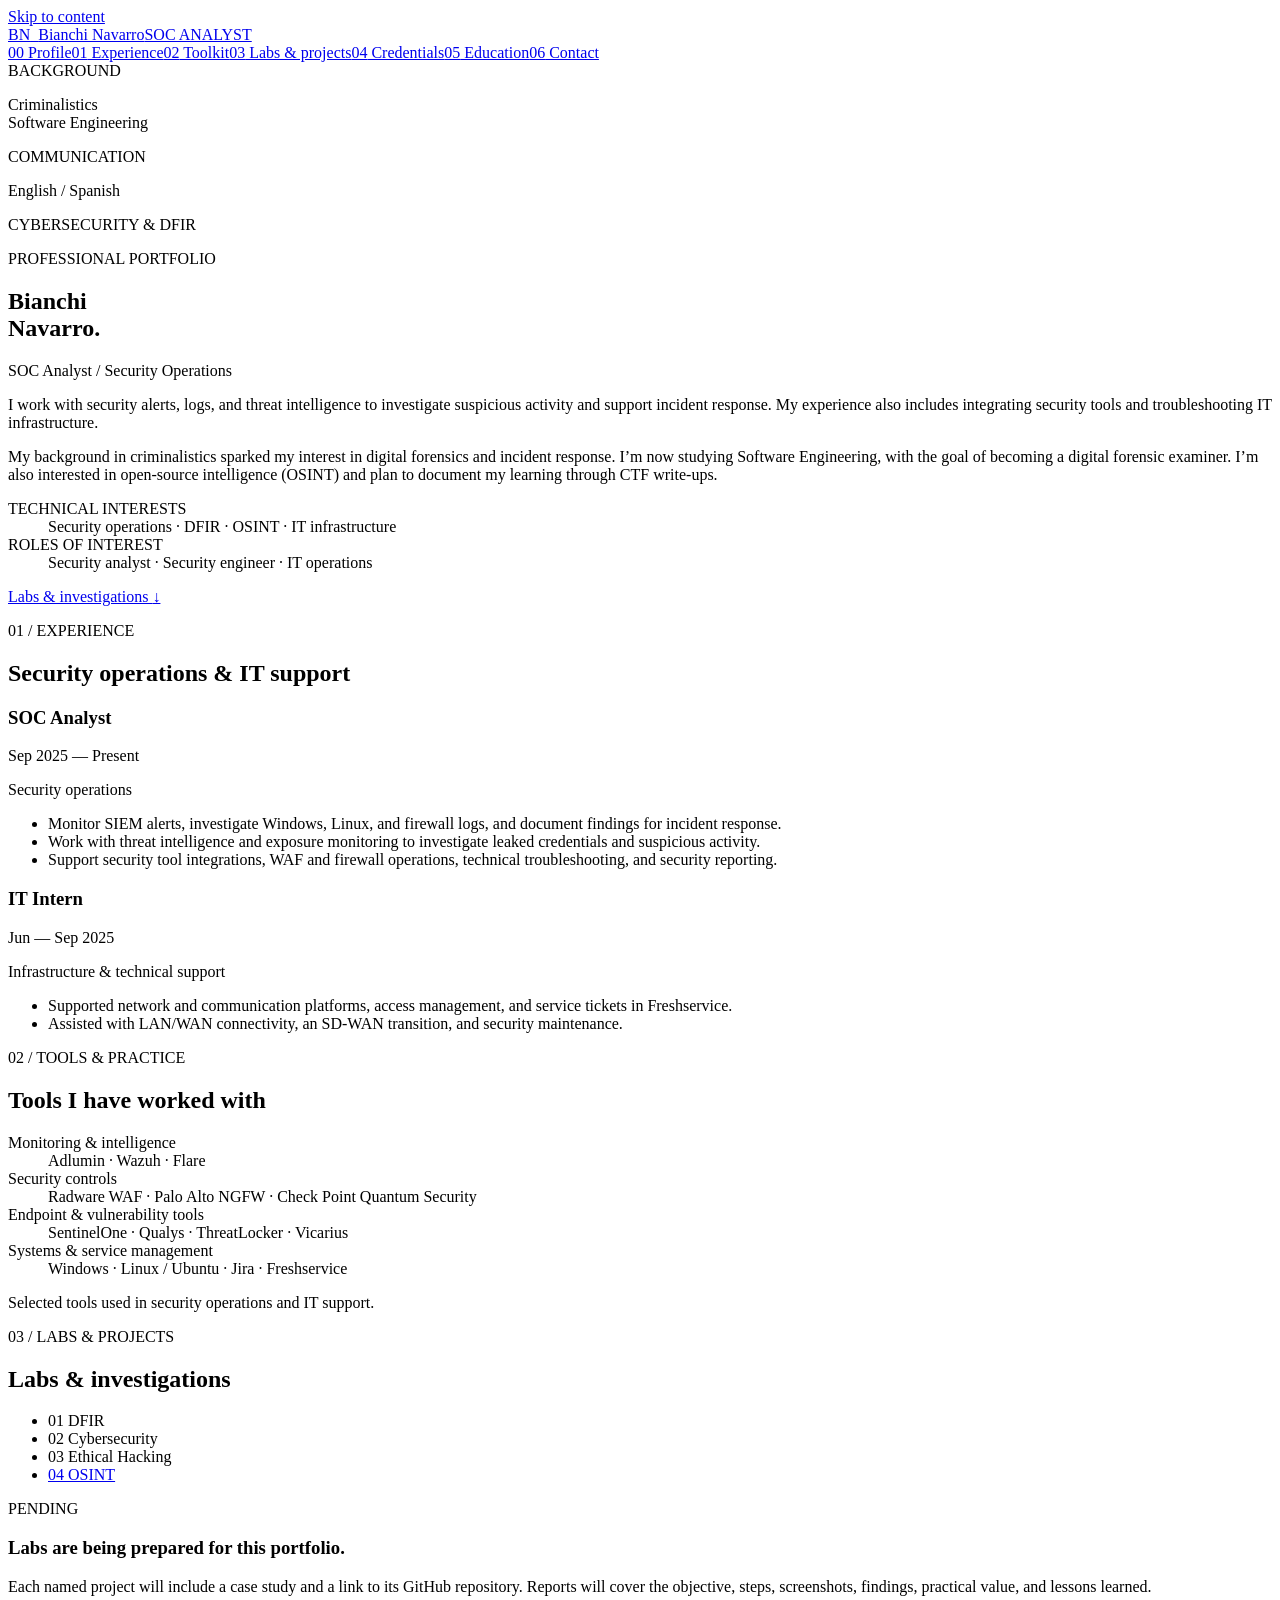
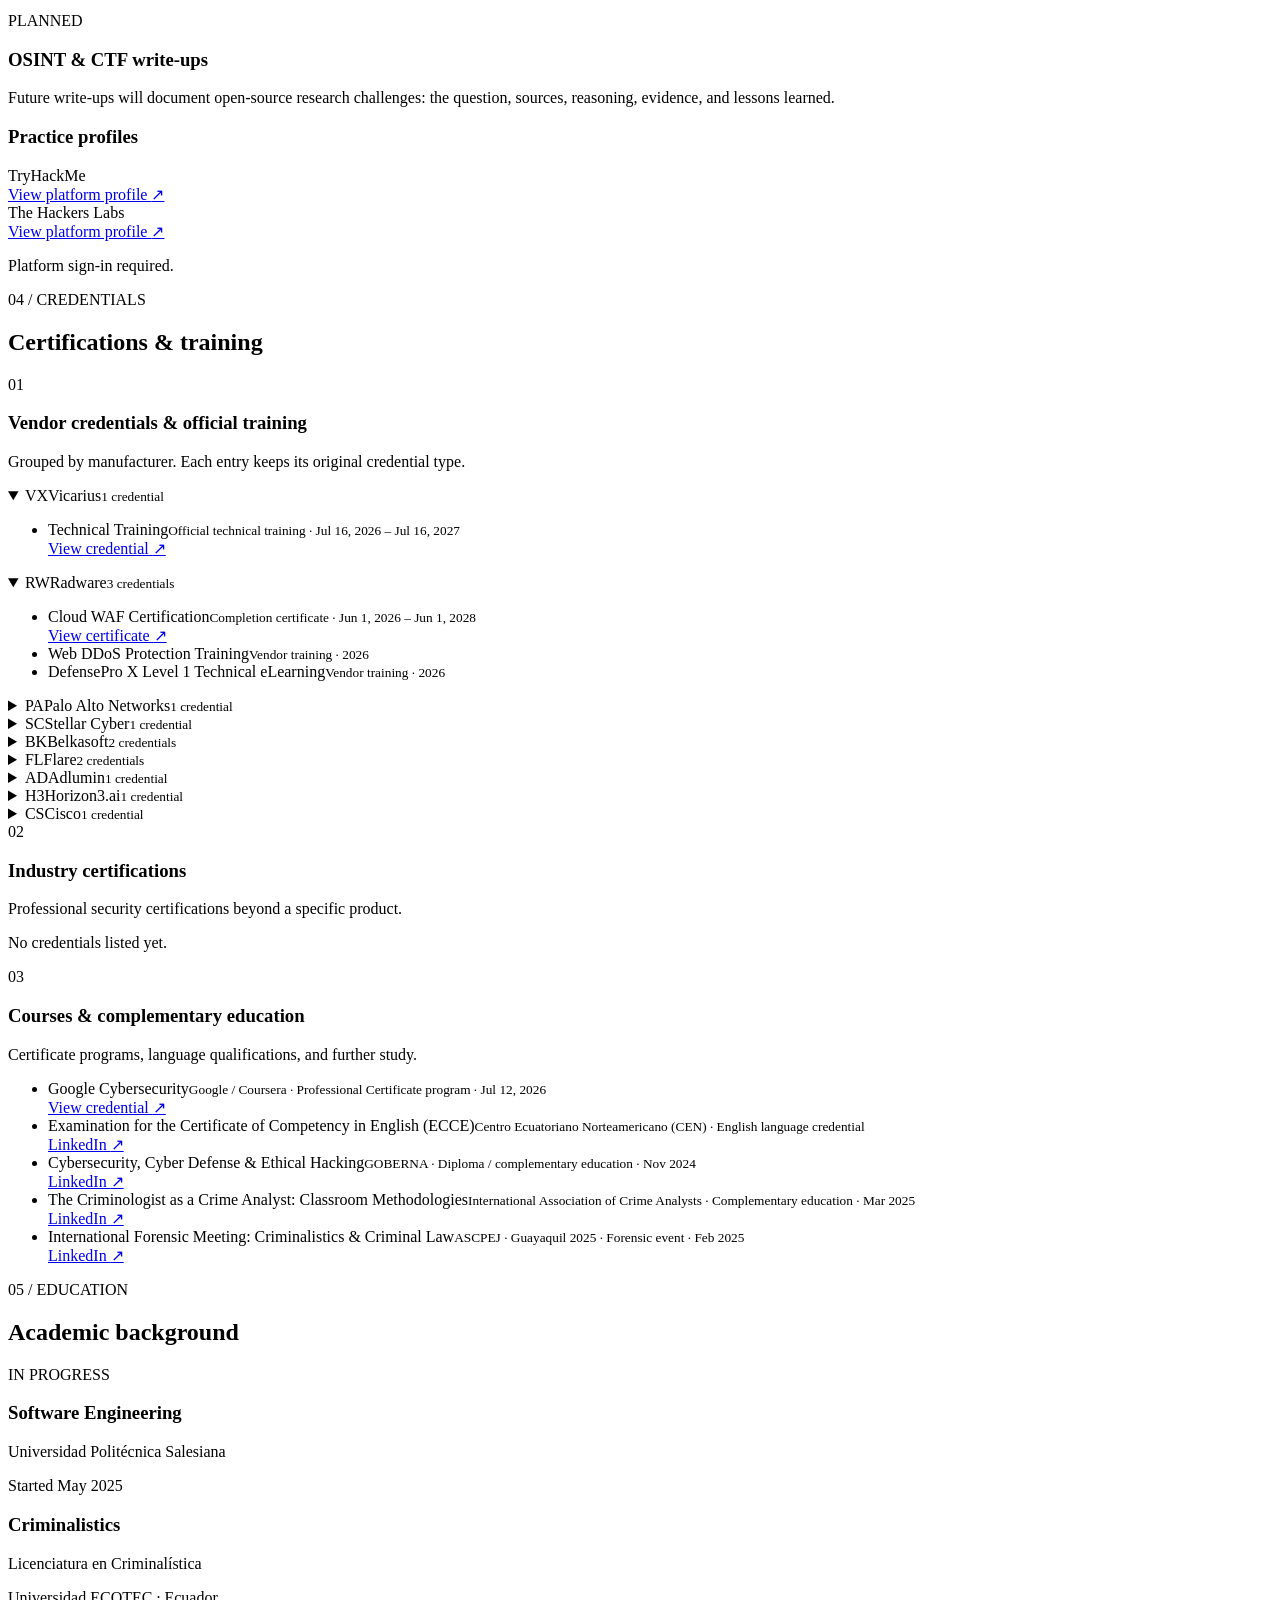
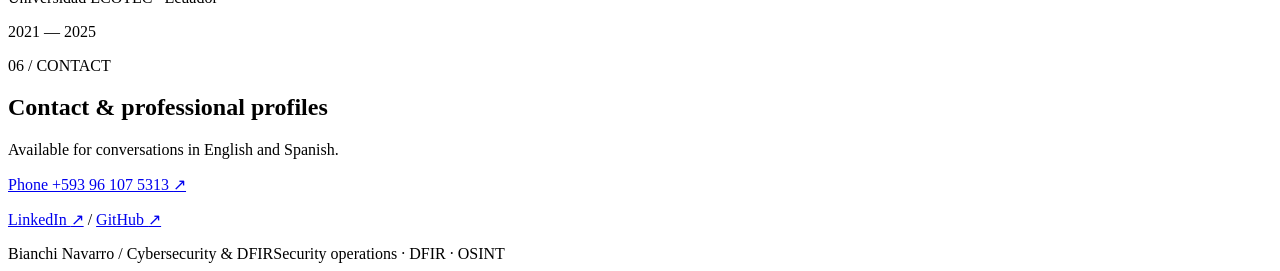
==== index.html @ 9c5c7d8c "Publish professional cybersecurity portfolio" ====
<!doctype html>
<html lang="en"><head><meta charset="utf-8"><meta name="viewport" content="width=device-width, initial-scale=1"><meta name="description" content="Bianchi Navarro: SOC analyst, criminalistics graduate, and Software Engineering student with interests in DFIR and OSINT."><title>Bianchi Navarro | Cybersecurity &amp; DFIR</title><link rel="stylesheet" href="assets/styles.css"></head>
<body><a class="skip" href="#main">Skip to content</a>
<div class="site-shell wrap"><aside class="identity-column"><a class="identity-home" href="./index.html"><span class="identity-symbol" aria-hidden="true">BN<span>_</span></span><span class="identity-name">Bianchi Navarro</span><span class="identity-role">SOC ANALYST</span></a><nav class="section-index" aria-label="Main navigation"><a href="#about"><span>00</span> Profile</a><a href="#experience"><span>01</span> Experience</a><a href="#tools"><span>02</span> Toolkit</a><a href="#projects"><span>03</span> Labs &amp; projects</a><a href="#training"><span>04</span> Credentials</a><a href="#education"><span>05</span> Education</a><a href="#contact"><span>06</span> Contact</a></nav><div class="identity-note"><span>BACKGROUND</span><p>Criminalistics<br>Software Engineering</p><span>COMMUNICATION</span><p>English / Spanish</p></div></aside>
<main id="main" class="main-column" tabindex="-1"><section class="profile" id="about" aria-labelledby="profile-title"><div class="profile-topline"><p class="eyebrow">CYBERSECURITY &amp; DFIR</p><span>PROFESSIONAL PORTFOLIO</span></div><h1 id="profile-title">Bianchi<br><span>Navarro.</span></h1><p class="role">SOC Analyst <span>/</span> Security Operations</p><p class="summary">I work with security alerts, logs, and threat intelligence to investigate suspicious activity and support incident response. My experience also includes integrating security tools and troubleshooting IT infrastructure.</p><p class="summary secondary">My background in criminalistics sparked my interest in digital forensics and incident response. I’m now studying Software Engineering, with the goal of becoming a digital forensic examiner. I’m also interested in open-source intelligence (OSINT) and plan to document my learning through CTF write-ups.</p><dl class="profile-facts"><div><dt>TECHNICAL INTERESTS</dt><dd>Security operations · DFIR · OSINT · IT infrastructure</dd></div><div><dt>ROLES OF INTEREST</dt><dd>Security analyst · Security engineer · IT operations</dd></div></dl><a class="profile-link" href="#projects">Labs &amp; investigations <span aria-hidden="true">↓</span></a></section>
<section class="section" id="experience" aria-labelledby="experience-title"><div class="section-heading"><p class="section-number">01 / EXPERIENCE</p><h2 id="experience-title">Security operations &amp; IT support</h2></div>
<article class="experience-entry"><div class="entry-title"><h3>SOC Analyst</h3><span>Sep 2025 — Present</span></div><p class="entry-context">Security operations</p><ul><li>Monitor SIEM alerts, investigate Windows, Linux, and firewall logs, and document findings for incident response.</li><li>Work with threat intelligence and exposure monitoring to investigate leaked credentials and suspicious activity.</li><li>Support security tool integrations, WAF and firewall operations, technical troubleshooting, and security reporting.</li></ul></article>
<article class="experience-entry"><div class="entry-title"><h3>IT Intern</h3><span>Jun — Sep 2025</span></div><p class="entry-context">Infrastructure &amp; technical support</p><ul><li>Supported network and communication platforms, access management, and service tickets in Freshservice.</li><li>Assisted with LAN/WAN connectivity, an SD-WAN transition, and security maintenance.</li></ul></article>
</section>
<section class="section" id="tools" aria-labelledby="tools-title"><div class="section-heading"><p class="section-number">02 / TOOLS &amp; PRACTICE</p><h2 id="tools-title">Tools I have worked with</h2></div><dl class="tool-list"><div><dt>Monitoring &amp; intelligence</dt><dd>Adlumin · Wazuh · Flare</dd></div><div><dt>Security controls</dt><dd>Radware WAF · Palo Alto NGFW · Check Point Quantum Security</dd></div><div><dt>Endpoint &amp; vulnerability tools</dt><dd>SentinelOne · Qualys · ThreatLocker · Vicarius</dd></div><div><dt>Systems &amp; service management</dt><dd>Windows · Linux / Ubuntu · Jira · Freshservice</dd></div></dl><p class="small-note">Selected tools used in security operations and IT support.</p></section>
<section class="section" id="projects" aria-labelledby="projects-title"><div class="section-heading"><p class="section-number">03 / LABS &amp; PROJECTS</p><h2 id="projects-title">Labs &amp; investigations</h2></div><ul class="lab-categories" aria-label="Planned lab categories"><li><span>01</span> DFIR</li><li><span>02</span> Cybersecurity</li><li><span>03</span> Ethical Hacking</li><li><a href="#osint-labs"><span>04</span> OSINT</a></li></ul><div class="pending-work"><span class="status-label">PENDING</span><h3>Labs are being prepared for this portfolio.</h3><p>Each named project will include a case study and a link to its GitHub repository. Reports will cover the objective, steps, screenshots, findings, practical value, and lessons learned.</p></div><div class="osint-labs" id="osint-labs"><span class="status-label">PLANNED</span><h3>OSINT &amp; CTF write-ups</h3><p>Future write-ups will document open-source research challenges: the question, sources, reasoning, evidence, and lessons learned.</p></div><div class="practice-profiles"><h3>Practice profiles</h3><div class="practice-profile"><span class="practice-platform">TryHackMe</span><div><a href="https://tryhackme.com/p/bnavarrocortezfgs">View platform profile <span aria-hidden="true">↗</span></a></div></div><div class="practice-profile"><span class="practice-platform">The Hackers Labs</span><div><a href="https://labs.thehackerslabs.com/hacker/10817">View platform profile <span aria-hidden="true">↗</span></a><p class="small-note">Platform sign-in required.</p></div></div></div></section>
<section class="section" id="training" aria-labelledby="training-title"><div class="section-heading"><p class="section-number">04 / CREDENTIALS</p><h2 id="training-title">Certifications &amp; training</h2></div><div class="credential-category"><div class="category-heading"><span>01</span><div><h3>Vendor credentials &amp; official training</h3><p>Grouped by manufacturer. Each entry keeps its original credential type.</p></div></div><div class="vendor-grid"><details class="vendor-group" open><summary><span class="vendor-mark" aria-hidden="true">VX</span><span>Vicarius<small>1 credential</small></span></summary><ul class="credential-records"><li><div><span>Technical Training</span><small>Official technical training · Jul 16, 2026 – Jul 16, 2027</small></div><a href="https://verified.sertifier.com/en/verify/54381401262512/">View credential <span aria-hidden="true">↗</span></a></li></ul></details><details class="vendor-group" open><summary><span class="vendor-mark" aria-hidden="true">RW</span><span>Radware<small>3 credentials</small></span></summary><ul class="credential-records"><li><div><span>Cloud WAF Certification</span><small>Completion certificate · Jun 1, 2026 – Jun 1, 2028</small></div><a href="https://cf-us1.mindtickle.com/1621288022154562476/public-content/1780273976868appoutputcertificateTSqQLiHicn.pngQC7Y.webp">View certificate <span aria-hidden="true">↗</span></a></li><li><div><span>Web DDoS Protection Training</span><small>Vendor training · 2026</small></div></li><li><div><span>DefensePro X Level 1 Technical eLearning</span><small>Vendor training · 2026</small></div></li></ul></details><details class="vendor-group"><summary><span class="vendor-mark" aria-hidden="true">PA</span><span>Palo Alto Networks<small>1 credential</small></span></summary><ul class="credential-records"><li><div><span>Cortex XSIAM: Features</span><small>Course completion · Jun 28, 2026</small></div><a href="https://www.linkedin.com/in/bianchi-navarro/details/certifications/">LinkedIn <span aria-hidden="true">↗</span></a></li></ul></details><details class="vendor-group"><summary><span class="vendor-mark" aria-hidden="true">SC</span><span>Stellar Cyber<small>1 credential</small></span></summary><ul class="credential-records"><li><div><span>SOC Analyst Associate</span><small>Certification · Issued Jul 5, 2026 · Valid to Jul 2028 according to LinkedIn</small></div><a href="https://www.linkedin.com/in/bianchi-navarro/details/certifications/">LinkedIn <span aria-hidden="true">↗</span></a></li></ul></details><details class="vendor-group"><summary><span class="vendor-mark" aria-hidden="true">BK</span><span>Belkasoft<small>2 credentials</small></span></summary><ul class="credential-records"><li><div><span>Windows Forensics with Belkasoft</span><small>Training course achievement · Feb 14, 2025</small></div><a href="https://www.linkedin.com/in/bianchi-navarro/details/certifications/">LinkedIn <span aria-hidden="true">↗</span></a></li><li><div><span>BelkaGPT: Effective Artificial Intelligence in DFIR</span><small>Course completion · Nov 2025</small></div><a href="https://www.linkedin.com/in/bianchi-navarro/details/certifications/">LinkedIn <span aria-hidden="true">↗</span></a></li></ul></details><details class="vendor-group"><summary><span class="vendor-mark" aria-hidden="true">FL</span><span>Flare<small>2 credentials</small></span></summary><ul class="credential-records"><li><div><span>Flare Analyst</span><small>Vendor training · Oct 2025</small></div><a href="https://www.linkedin.com/in/bianchi-navarro/details/certifications/">LinkedIn <span aria-hidden="true">↗</span></a></li><li><div><span>Flare 101</span><small>Vendor training · Oct 2025</small></div><a href="https://www.linkedin.com/in/bianchi-navarro/details/certifications/">LinkedIn <span aria-hidden="true">↗</span></a></li></ul></details><details class="vendor-group"><summary><span class="vendor-mark" aria-hidden="true">AD</span><span>Adlumin<small>1 credential</small></span></summary><ul class="credential-records"><li><div><span>Adlumin Certified Engineer (ACE)</span><small>Sep 2025 – Sep 2026 · Expired</small></div><a href="https://www.linkedin.com/in/bianchi-navarro/details/certifications/">LinkedIn <span aria-hidden="true">↗</span></a></li></ul></details><details class="vendor-group"><summary><span class="vendor-mark" aria-hidden="true">H3</span><span>Horizon3.ai<small>1 credential</small></span></summary><ul class="credential-records"><li><div><span>NodeZero Administrator</span><small>Vendor training · 2026</small></div></li></ul></details><details class="vendor-group"><summary><span class="vendor-mark" aria-hidden="true">CS</span><span>Cisco<small>1 credential</small></span></summary><ul class="credential-records"><li><div><span>Python Essentials 1</span><small>Course badge · Aug 31, 2025</small></div><a href="https://www.credly.com/badges/1002081c-0d03-498d-9145-b49445952c18/linked_in_profile">View badge <span aria-hidden="true">↗</span></a></li></ul></details></div></div><div class="credential-category"><div class="category-heading"><span>02</span><div><h3>Industry certifications</h3><p>Professional security certifications beyond a specific product.</p></div></div><p class="empty-note">No credentials listed yet.</p></div><div class="credential-category"><div class="category-heading"><span>03</span><div><h3>Courses &amp; complementary education</h3><p>Certificate programs, language qualifications, and further study.</p></div></div><ul class="credential-records course-records"><li><div><span>Google Cybersecurity</span><small>Google / Coursera · Professional Certificate program · Jul 12, 2026</small></div><a href="https://coursera.org/verify/professional-cert/U44DY6H0TOMI">View credential <span aria-hidden="true">↗</span></a></li><li><div><span>Examination for the Certificate of Competency in English (ECCE)</span><small>Centro Ecuatoriano Norteamericano (CEN) · English language credential</small></div><a href="https://www.linkedin.com/in/bianchi-navarro/details/certifications/">LinkedIn <span aria-hidden="true">↗</span></a></li><li><div><span>Cybersecurity, Cyber Defense &amp; Ethical Hacking</span><small>GOBERNA · Diploma / complementary education · Nov 2024</small></div><a href="https://www.linkedin.com/in/bianchi-navarro/details/certifications/">LinkedIn <span aria-hidden="true">↗</span></a></li><li><div><span>The Criminologist as a Crime Analyst: Classroom Methodologies</span><small>International Association of Crime Analysts · Complementary education · Mar 2025</small></div><a href="https://www.linkedin.com/in/bianchi-navarro/details/certifications/">LinkedIn <span aria-hidden="true">↗</span></a></li><li><div><span>International Forensic Meeting: Criminalistics &amp; Criminal Law</span><small>ASCPEJ · Guayaquil 2025 · Forensic event · Feb 2025</small></div><a href="https://www.linkedin.com/in/bianchi-navarro/details/certifications/">LinkedIn <span aria-hidden="true">↗</span></a></li></ul></div></section>
<section class="section" id="education" aria-labelledby="education-title"><div class="section-heading"><p class="section-number">05 / EDUCATION</p><h2 id="education-title">Academic background</h2></div><article class="education-entry"><span class="status-label subtle">IN PROGRESS</span><h3>Software Engineering</h3><p>Universidad Politécnica Salesiana</p><p class="entry-context">Started May 2025</p></article><article class="education-entry"><h3>Criminalistics</h3><p>Licenciatura en Criminalística</p><p>Universidad ECOTEC · Ecuador</p><p class="entry-context">2021 — 2025</p></article></section>
<section class="section contact-section" id="contact" aria-labelledby="contact-title"><div class="section-heading"><p class="section-number">06 / CONTACT</p><h2 id="contact-title">Contact &amp; professional profiles</h2></div><p>Available for conversations in English and Spanish.</p><a class="contact-phone" href="tel:+593961075313"><span>Phone</span> +593 96 107 5313 <span aria-hidden="true">↗</span></a><p class="contact-profile"><a href="https://www.linkedin.com/in/bianchi-navarro">LinkedIn <span aria-hidden="true">↗</span></a> <span aria-hidden="true"> / </span> <a href="https://github.com/bianchi-navarro">GitHub <span aria-hidden="true">↗</span></a></p></section><footer class="footer"><span>Bianchi Navarro / Cybersecurity &amp; DFIR</span><span>Security operations · DFIR · OSINT</span></footer></main></div></body></html>
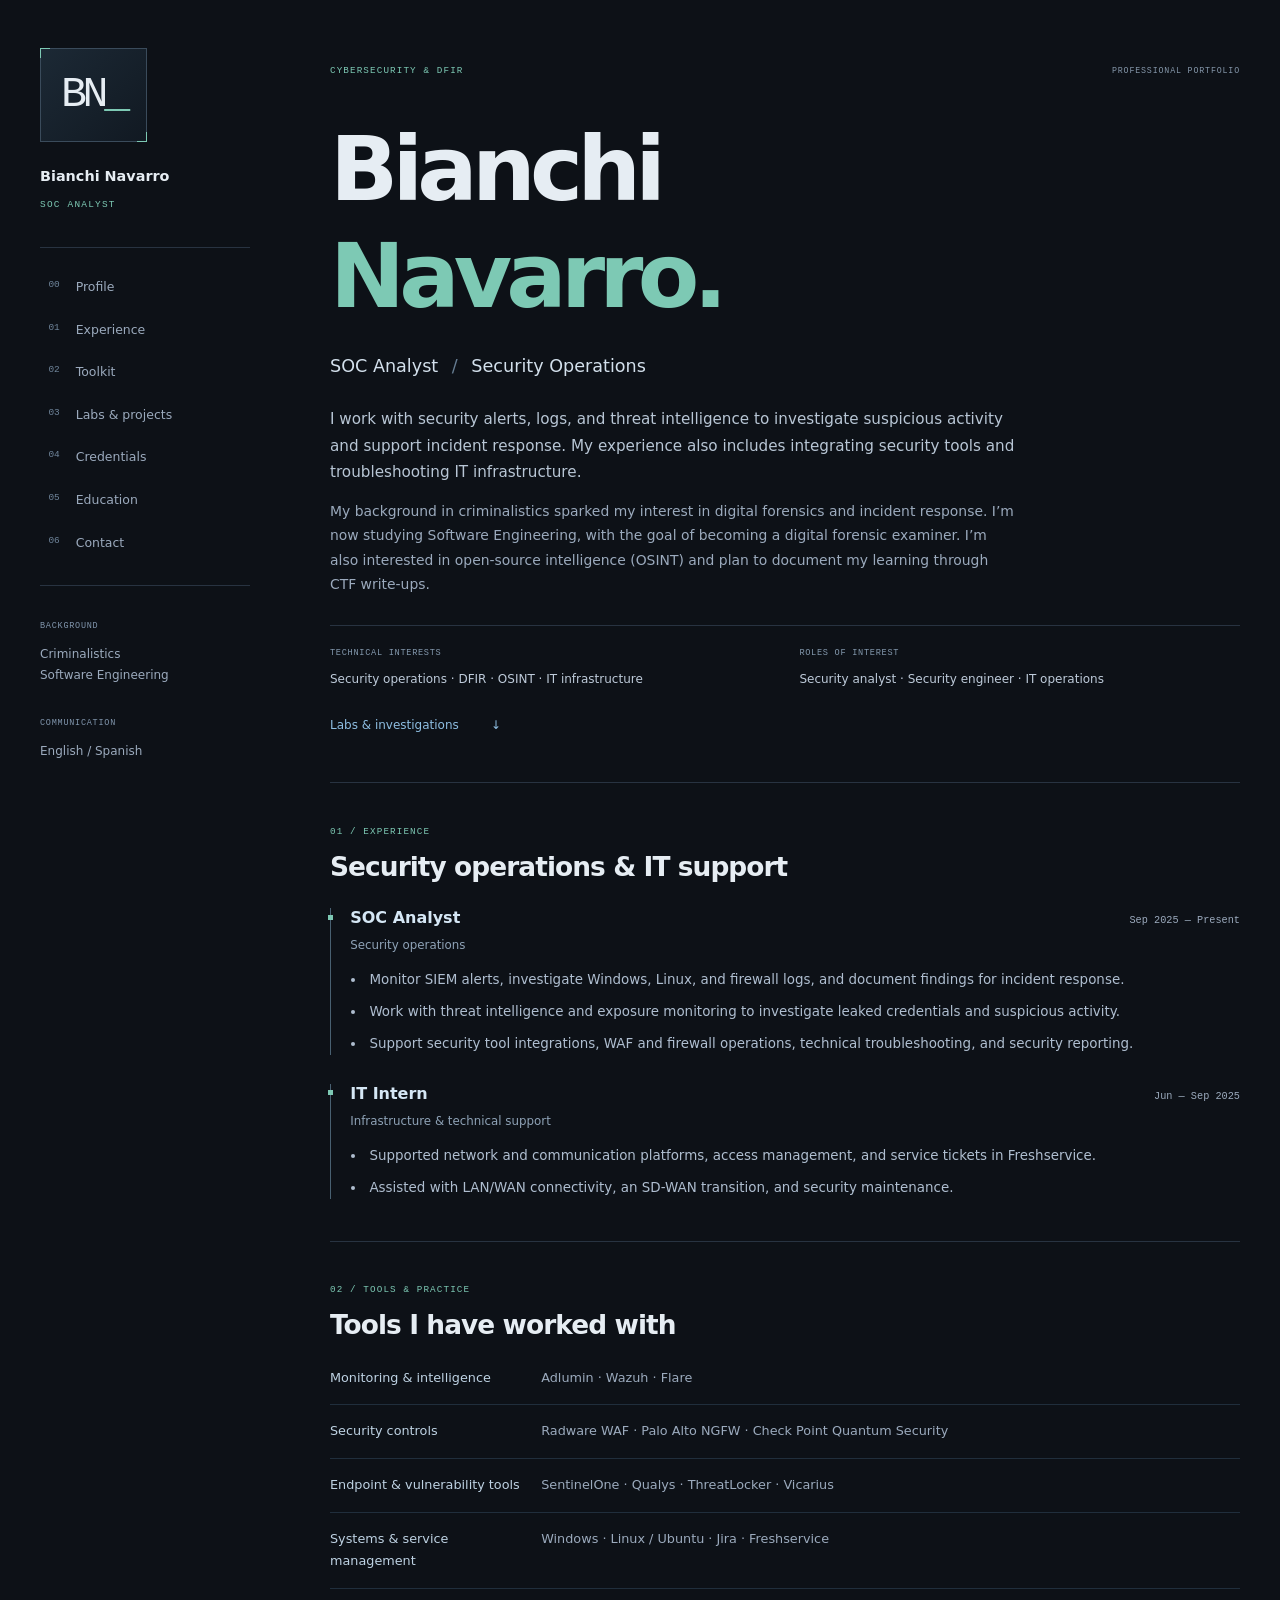
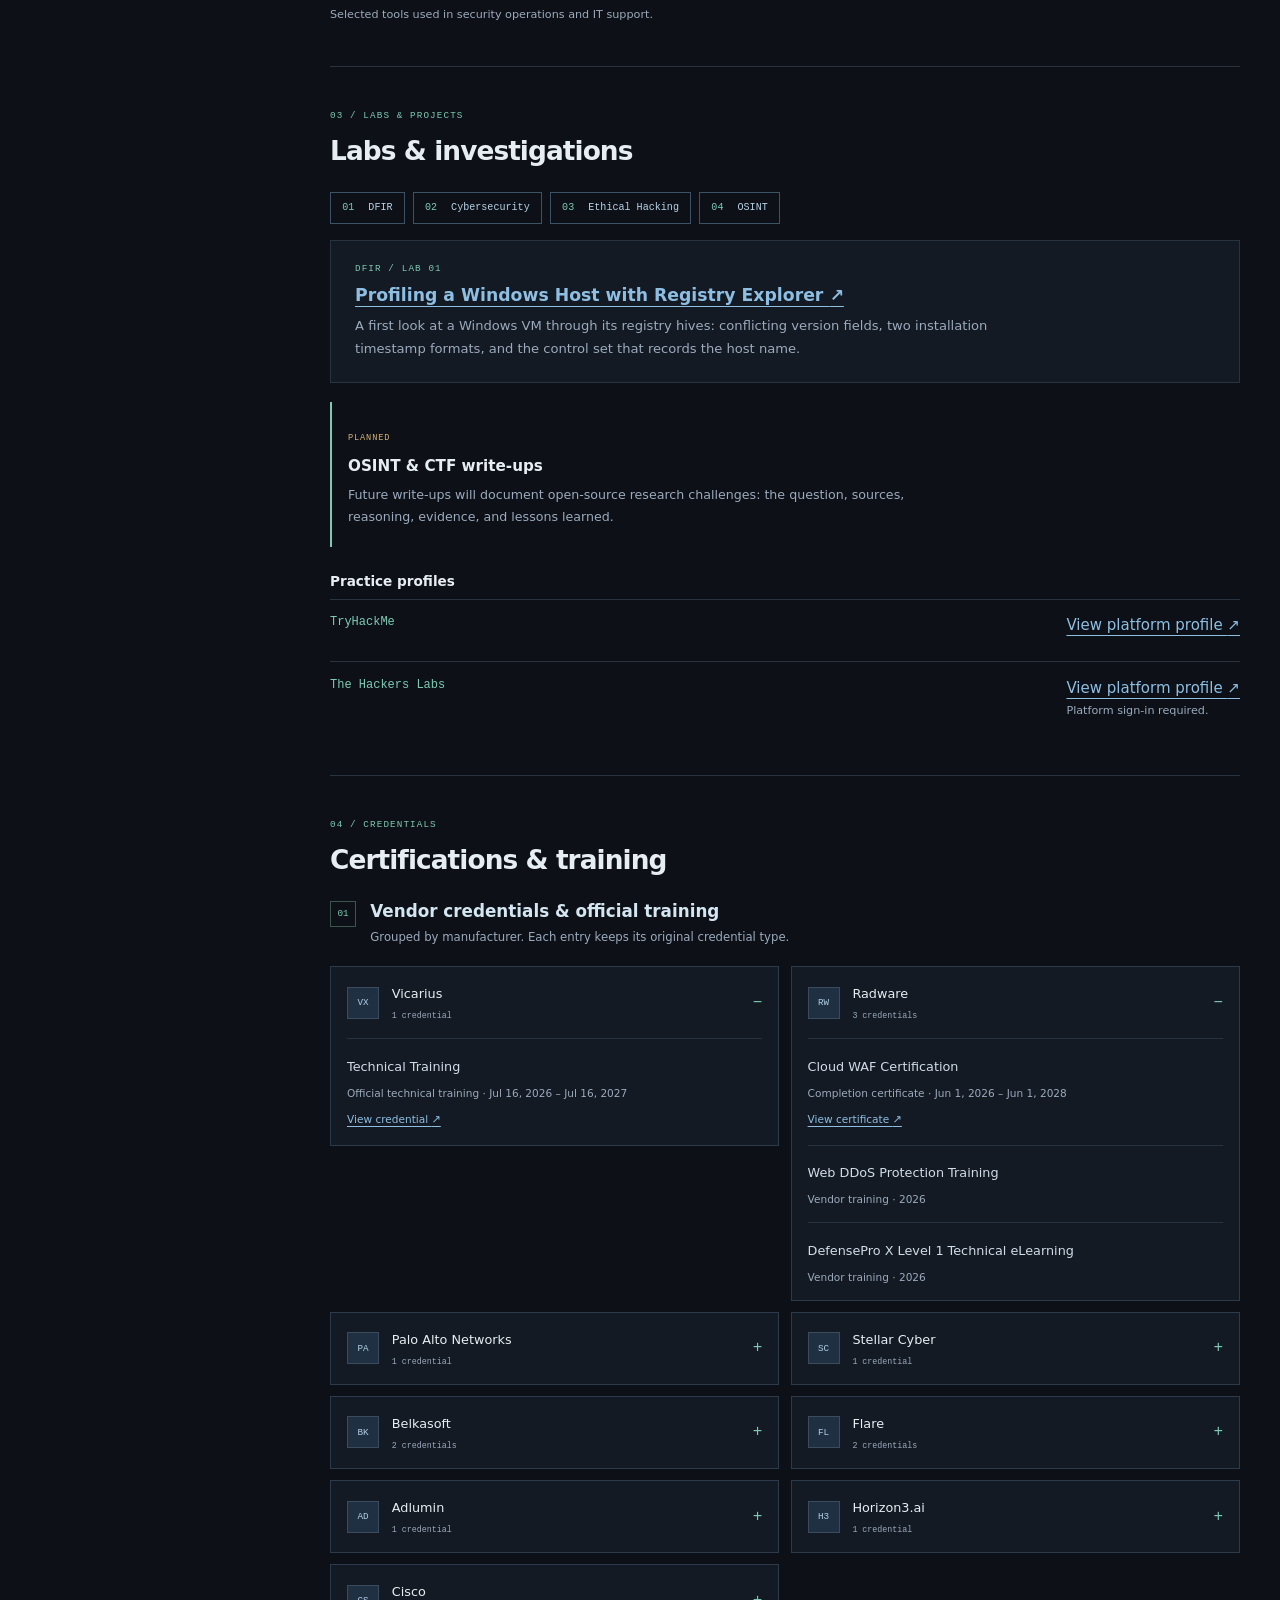
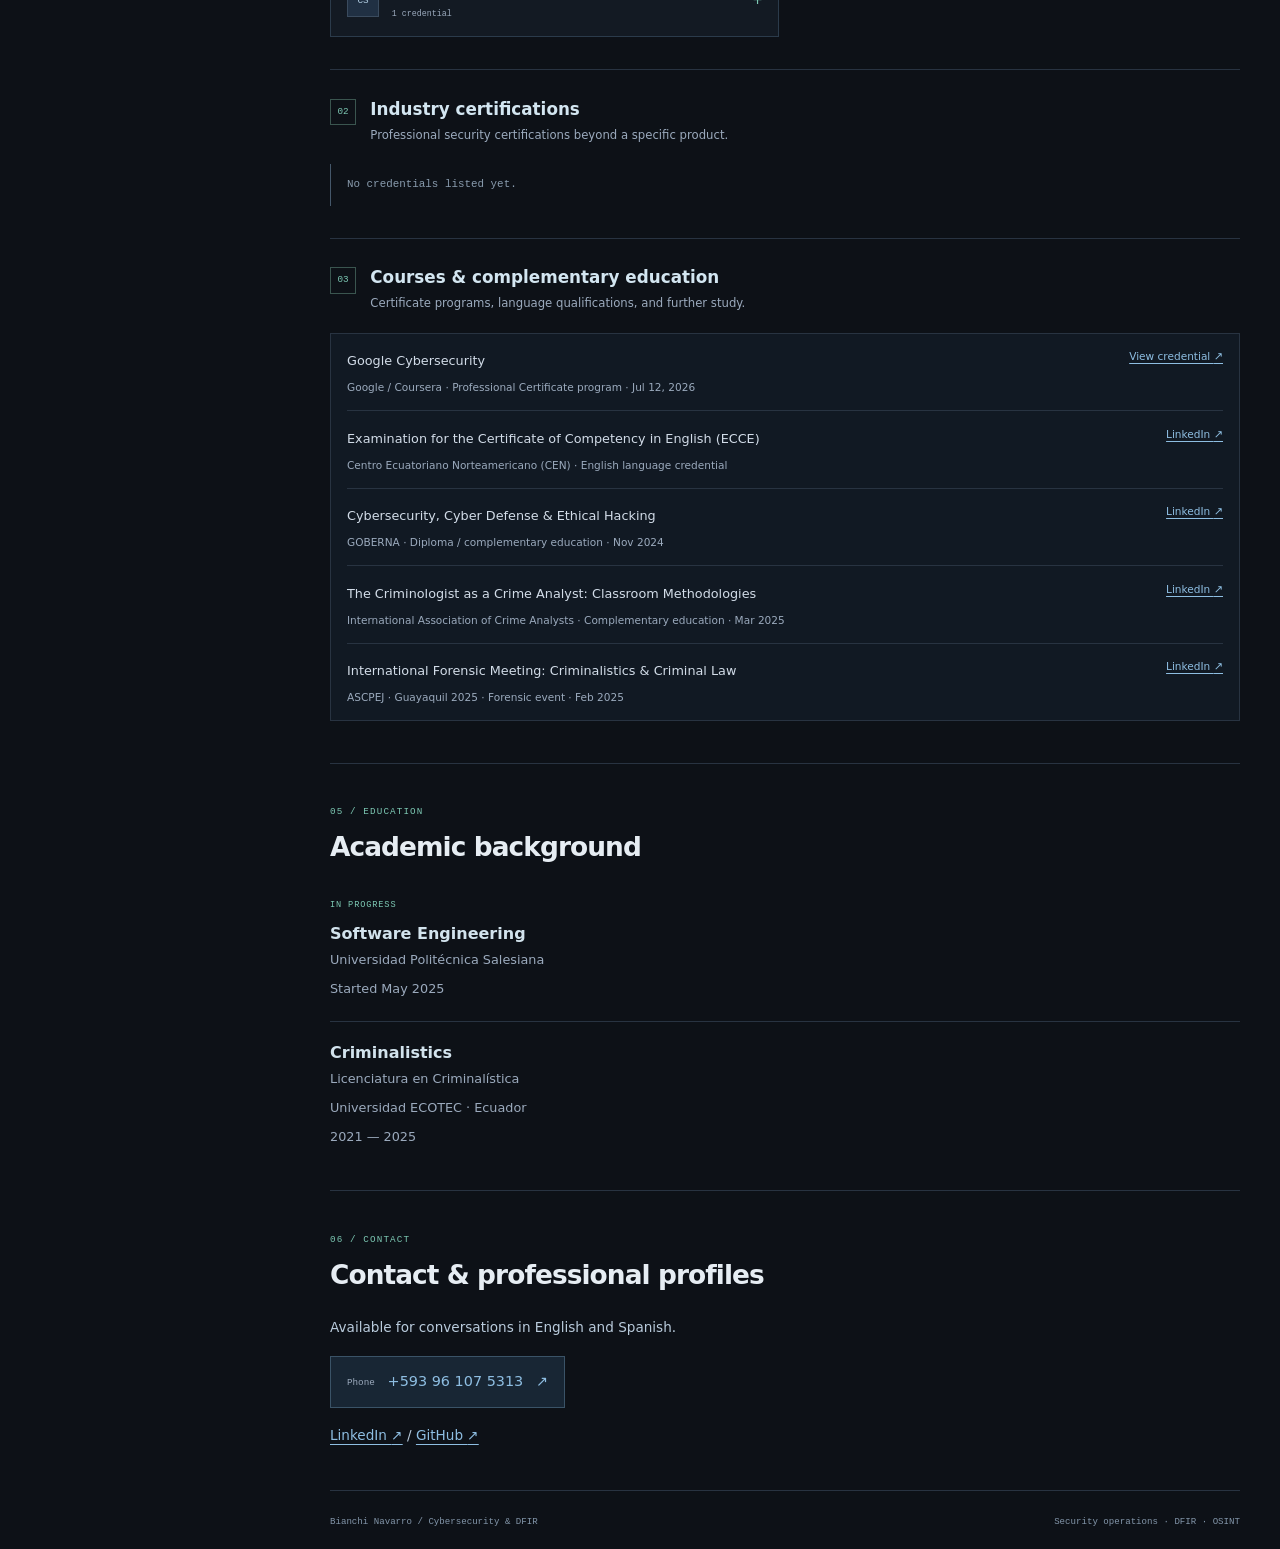
==== commit 04cee47e: "Publish Windows registry profiling lab and align OSINT badge" ====
--- a/index.html
+++ b/index.html
@@ -8,7 +8,7 @@
 <article class="experience-entry"><div class="entry-title"><h3>IT Intern</h3><span>Jun — Sep 2025</span></div><p class="entry-context">Infrastructure &amp; technical support</p><ul><li>Supported network and communication platforms, access management, and service tickets in Freshservice.</li><li>Assisted with LAN/WAN connectivity, an SD-WAN transition, and security maintenance.</li></ul></article>
 </section>
 <section class="section" id="tools" aria-labelledby="tools-title"><div class="section-heading"><p class="section-number">02 / TOOLS &amp; PRACTICE</p><h2 id="tools-title">Tools I have worked with</h2></div><dl class="tool-list"><div><dt>Monitoring &amp; intelligence</dt><dd>Adlumin · Wazuh · Flare</dd></div><div><dt>Security controls</dt><dd>Radware WAF · Palo Alto NGFW · Check Point Quantum Security</dd></div><div><dt>Endpoint &amp; vulnerability tools</dt><dd>SentinelOne · Qualys · ThreatLocker · Vicarius</dd></div><div><dt>Systems &amp; service management</dt><dd>Windows · Linux / Ubuntu · Jira · Freshservice</dd></div></dl><p class="small-note">Selected tools used in security operations and IT support.</p></section>
-<section class="section" id="projects" aria-labelledby="projects-title"><div class="section-heading"><p class="section-number">03 / LABS &amp; PROJECTS</p><h2 id="projects-title">Labs &amp; investigations</h2></div><ul class="lab-categories" aria-label="Planned lab categories"><li><span>01</span> DFIR</li><li><span>02</span> Cybersecurity</li><li><span>03</span> Ethical Hacking</li><li><a href="#osint-labs"><span>04</span> OSINT</a></li></ul><div class="pending-work"><span class="status-label">PENDING</span><h3>Labs are being prepared for this portfolio.</h3><p>Each named project will include a case study and a link to its GitHub repository. Reports will cover the objective, steps, screenshots, findings, practical value, and lessons learned.</p></div><div class="osint-labs" id="osint-labs"><span class="status-label">PLANNED</span><h3>OSINT &amp; CTF write-ups</h3><p>Future write-ups will document open-source research challenges: the question, sources, reasoning, evidence, and lessons learned.</p></div><div class="practice-profiles"><h3>Practice profiles</h3><div class="practice-profile"><span class="practice-platform">TryHackMe</span><div><a href="https://tryhackme.com/p/bnavarrocortezfgs">View platform profile <span aria-hidden="true">↗</span></a></div></div><div class="practice-profile"><span class="practice-platform">The Hackers Labs</span><div><a href="https://labs.thehackerslabs.com/hacker/10817">View platform profile <span aria-hidden="true">↗</span></a><p class="small-note">Platform sign-in required.</p></div></div></div></section>
+<section class="section" id="projects" aria-labelledby="projects-title"><div class="section-heading"><p class="section-number">03 / LABS &amp; PROJECTS</p><h2 id="projects-title">Labs &amp; investigations</h2></div><ul class="lab-categories" aria-label="Planned lab categories"><li><span>01</span> DFIR</li><li><span>02</span> Cybersecurity</li><li><span>03</span> Ethical Hacking</li><li><a href="#osint-labs"><span>04</span> OSINT</a></li></ul><article class="lab-listing"><p class="eyebrow">DFIR / LAB 01</p><h3><a href="labs/windows-registry-profiling/">Profiling a Windows Host with Registry Explorer <span aria-hidden="true">↗</span></a></h3><p>A first look at a Windows VM through its registry hives: conflicting version fields, two installation timestamp formats, and the control set that records the host name.</p></article><div class="osint-labs" id="osint-labs"><span class="status-label">PLANNED</span><h3>OSINT &amp; CTF write-ups</h3><p>Future write-ups will document open-source research challenges: the question, sources, reasoning, evidence, and lessons learned.</p></div><div class="practice-profiles"><h3>Practice profiles</h3><div class="practice-profile"><span class="practice-platform">TryHackMe</span><div><a href="https://tryhackme.com/p/bnavarrocortezfgs">View platform profile <span aria-hidden="true">↗</span></a></div></div><div class="practice-profile"><span class="practice-platform">The Hackers Labs</span><div><a href="https://labs.thehackerslabs.com/hacker/10817">View platform profile <span aria-hidden="true">↗</span></a><p class="small-note">Platform sign-in required.</p></div></div></div></section>
 <section class="section" id="training" aria-labelledby="training-title"><div class="section-heading"><p class="section-number">04 / CREDENTIALS</p><h2 id="training-title">Certifications &amp; training</h2></div><div class="credential-category"><div class="category-heading"><span>01</span><div><h3>Vendor credentials &amp; official training</h3><p>Grouped by manufacturer. Each entry keeps its original credential type.</p></div></div><div class="vendor-grid"><details class="vendor-group" open><summary><span class="vendor-mark" aria-hidden="true">VX</span><span>Vicarius<small>1 credential</small></span></summary><ul class="credential-records"><li><div><span>Technical Training</span><small>Official technical training · Jul 16, 2026 – Jul 16, 2027</small></div><a href="https://verified.sertifier.com/en/verify/54381401262512/">View credential <span aria-hidden="true">↗</span></a></li></ul></details><details class="vendor-group" open><summary><span class="vendor-mark" aria-hidden="true">RW</span><span>Radware<small>3 credentials</small></span></summary><ul class="credential-records"><li><div><span>Cloud WAF Certification</span><small>Completion certificate · Jun 1, 2026 – Jun 1, 2028</small></div><a href="https://cf-us1.mindtickle.com/1621288022154562476/public-content/1780273976868appoutputcertificateTSqQLiHicn.pngQC7Y.webp">View certificate <span aria-hidden="true">↗</span></a></li><li><div><span>Web DDoS Protection Training</span><small>Vendor training · 2026</small></div></li><li><div><span>DefensePro X Level 1 Technical eLearning</span><small>Vendor training · 2026</small></div></li></ul></details><details class="vendor-group"><summary><span class="vendor-mark" aria-hidden="true">PA</span><span>Palo Alto Networks<small>1 credential</small></span></summary><ul class="credential-records"><li><div><span>Cortex XSIAM: Features</span><small>Course completion · Jun 28, 2026</small></div><a href="https://www.linkedin.com/in/bianchi-navarro/details/certifications/">LinkedIn <span aria-hidden="true">↗</span></a></li></ul></details><details class="vendor-group"><summary><span class="vendor-mark" aria-hidden="true">SC</span><span>Stellar Cyber<small>1 credential</small></span></summary><ul class="credential-records"><li><div><span>SOC Analyst Associate</span><small>Certification · Issued Jul 5, 2026 · Valid to Jul 2028 according to LinkedIn</small></div><a href="https://www.linkedin.com/in/bianchi-navarro/details/certifications/">LinkedIn <span aria-hidden="true">↗</span></a></li></ul></details><details class="vendor-group"><summary><span class="vendor-mark" aria-hidden="true">BK</span><span>Belkasoft<small>2 credentials</small></span></summary><ul class="credential-records"><li><div><span>Windows Forensics with Belkasoft</span><small>Training course achievement · Feb 14, 2025</small></div><a href="https://www.linkedin.com/in/bianchi-navarro/details/certifications/">LinkedIn <span aria-hidden="true">↗</span></a></li><li><div><span>BelkaGPT: Effective Artificial Intelligence in DFIR</span><small>Course completion · Nov 2025</small></div><a href="https://www.linkedin.com/in/bianchi-navarro/details/certifications/">LinkedIn <span aria-hidden="true">↗</span></a></li></ul></details><details class="vendor-group"><summary><span class="vendor-mark" aria-hidden="true">FL</span><span>Flare<small>2 credentials</small></span></summary><ul class="credential-records"><li><div><span>Flare Analyst</span><small>Vendor training · Oct 2025</small></div><a href="https://www.linkedin.com/in/bianchi-navarro/details/certifications/">LinkedIn <span aria-hidden="true">↗</span></a></li><li><div><span>Flare 101</span><small>Vendor training · Oct 2025</small></div><a href="https://www.linkedin.com/in/bianchi-navarro/details/certifications/">LinkedIn <span aria-hidden="true">↗</span></a></li></ul></details><details class="vendor-group"><summary><span class="vendor-mark" aria-hidden="true">AD</span><span>Adlumin<small>1 credential</small></span></summary><ul class="credential-records"><li><div><span>Adlumin Certified Engineer (ACE)</span><small>Sep 2025 – Sep 2026 · Expired</small></div><a href="https://www.linkedin.com/in/bianchi-navarro/details/certifications/">LinkedIn <span aria-hidden="true">↗</span></a></li></ul></details><details class="vendor-group"><summary><span class="vendor-mark" aria-hidden="true">H3</span><span>Horizon3.ai<small>1 credential</small></span></summary><ul class="credential-records"><li><div><span>NodeZero Administrator</span><small>Vendor training · 2026</small></div></li></ul></details><details class="vendor-group"><summary><span class="vendor-mark" aria-hidden="true">CS</span><span>Cisco<small>1 credential</small></span></summary><ul class="credential-records"><li><div><span>Python Essentials 1</span><small>Course badge · Aug 31, 2025</small></div><a href="https://www.credly.com/badges/1002081c-0d03-498d-9145-b49445952c18/linked_in_profile">View badge <span aria-hidden="true">↗</span></a></li></ul></details></div></div><div class="credential-category"><div class="category-heading"><span>02</span><div><h3>Industry certifications</h3><p>Professional security certifications beyond a specific product.</p></div></div><p class="empty-note">No credentials listed yet.</p></div><div class="credential-category"><div class="category-heading"><span>03</span><div><h3>Courses &amp; complementary education</h3><p>Certificate programs, language qualifications, and further study.</p></div></div><ul class="credential-records course-records"><li><div><span>Google Cybersecurity</span><small>Google / Coursera · Professional Certificate program · Jul 12, 2026</small></div><a href="https://coursera.org/verify/professional-cert/U44DY6H0TOMI">View credential <span aria-hidden="true">↗</span></a></li><li><div><span>Examination for the Certificate of Competency in English (ECCE)</span><small>Centro Ecuatoriano Norteamericano (CEN) · English language credential</small></div><a href="https://www.linkedin.com/in/bianchi-navarro/details/certifications/">LinkedIn <span aria-hidden="true">↗</span></a></li><li><div><span>Cybersecurity, Cyber Defense &amp; Ethical Hacking</span><small>GOBERNA · Diploma / complementary education · Nov 2024</small></div><a href="https://www.linkedin.com/in/bianchi-navarro/details/certifications/">LinkedIn <span aria-hidden="true">↗</span></a></li><li><div><span>The Criminologist as a Crime Analyst: Classroom Methodologies</span><small>International Association of Crime Analysts · Complementary education · Mar 2025</small></div><a href="https://www.linkedin.com/in/bianchi-navarro/details/certifications/">LinkedIn <span aria-hidden="true">↗</span></a></li><li><div><span>International Forensic Meeting: Criminalistics &amp; Criminal Law</span><small>ASCPEJ · Guayaquil 2025 · Forensic event · Feb 2025</small></div><a href="https://www.linkedin.com/in/bianchi-navarro/details/certifications/">LinkedIn <span aria-hidden="true">↗</span></a></li></ul></div></section>
 <section class="section" id="education" aria-labelledby="education-title"><div class="section-heading"><p class="section-number">05 / EDUCATION</p><h2 id="education-title">Academic background</h2></div><article class="education-entry"><span class="status-label subtle">IN PROGRESS</span><h3>Software Engineering</h3><p>Universidad Politécnica Salesiana</p><p class="entry-context">Started May 2025</p></article><article class="education-entry"><h3>Criminalistics</h3><p>Licenciatura en Criminalística</p><p>Universidad ECOTEC · Ecuador</p><p class="entry-context">2021 — 2025</p></article></section>
 <section class="section contact-section" id="contact" aria-labelledby="contact-title"><div class="section-heading"><p class="section-number">06 / CONTACT</p><h2 id="contact-title">Contact &amp; professional profiles</h2></div><p>Available for conversations in English and Spanish.</p><a class="contact-phone" href="tel:+593961075313"><span>Phone</span> +593 96 107 5313 <span aria-hidden="true">↗</span></a><p class="contact-profile"><a href="https://www.linkedin.com/in/bianchi-navarro">LinkedIn <span aria-hidden="true">↗</span></a> <span aria-hidden="true"> / </span> <a href="https://github.com/bianchi-navarro">GitHub <span aria-hidden="true">↗</span></a></p></section><footer class="footer"><span>Bianchi Navarro / Cybersecurity &amp; DFIR</span><span>Security operations · DFIR · OSINT</span></footer></main></div></body></html>
--- a/assets/styles.css
+++ b/assets/styles.css
@@ -0,0 +1,28 @@
+@charset "UTF-8";
+:root{color-scheme:dark;--paper:#0d1117;--surface:#131a23;--raised:#18212c;--ink:#e6edf3;--muted:#9baabd;--line:#283341;--accent:#7dc9b4;--blue:#8ebee2;--amber:#d4b275;--mono:ui-monospace,SFMono-Regular,Consolas,monospace}
+*{box-sizing:border-box}html{scroll-padding-top:1.5rem}body{margin:0;background:var(--paper);color:var(--ink);font:15px/1.75 system-ui,-apple-system,"Segoe UI",sans-serif;overflow-wrap:anywhere}a{color:var(--blue);text-underline-offset:.3em}a:hover{color:var(--accent)}a:focus-visible,summary:focus-visible{outline:2px solid var(--accent);outline-offset:5px}h1,h2,h3,p{margin:0}h1,h2,h3{line-height:1.2}h1{font-size:clamp(3.2rem,7vw,6rem);letter-spacing:-.065em;font-weight:600}h2{font-size:1.65rem;letter-spacing:-.035em;font-weight:550}h3{font-size:1rem;font-weight:550}p+p{margin-top:.75rem}.wrap{width:min(1240px,calc(100% - 5rem));margin-inline:auto}.review-bar{background:#161e28;color:#a5b6c8;border-bottom:1px solid var(--line);padding:.45rem 1.5rem;text-align:center;font:.57rem/1.6 var(--mono);letter-spacing:.08em}.review-bar>span{margin-left:1rem;color:#9aa9b9;letter-spacing:0}.site-shell{display:grid;grid-template-columns:210px minmax(0,1fr);gap:5rem;padding-top:3rem}.identity-column{position:sticky;top:2rem;align-self:start;min-width:0}.identity-home{display:flex;flex-direction:column;align-items:start;text-decoration:none;color:var(--ink)}.identity-symbol{display:block;font:500 2.7rem/1.2 var(--mono);letter-spacing:-.1em;padding:1.25rem;border:1px solid #3a4b5b;background:linear-gradient(135deg,#1c2935,#111922);position:relative;margin-bottom:1.4rem}.identity-symbol:before,.identity-symbol:after{content:"";position:absolute;width:9px;height:9px;border-color:var(--accent);border-style:solid}.identity-symbol:before{top:-1px;left:-1px;border-width:1px 0 0 1px}.identity-symbol:after{bottom:-1px;right:-1px;border-width:0 1px 1px 0}.identity-symbol>span{color:var(--accent)}.identity-name{font-size:.9rem;font-weight:600}.identity-role{font:.59rem/1.6 var(--mono);letter-spacing:.13em;color:var(--accent);margin-top:.45rem}.section-index{display:flex;flex-direction:column;margin-top:2.2rem;padding-top:1.2rem;border-top:1px solid var(--line);gap:.2rem}.section-index a{display:flex;gap:1rem;padding:.55rem .4rem;font-size:.78rem;text-decoration:none;color:var(--muted);border-left:2px solid transparent}.section-index a>span{font:.59rem/1.9 var(--mono);color:#70869c}.section-index a:hover{color:var(--ink);border-left-color:var(--accent);background:#17212d}.identity-note{border-top:1px solid var(--line);margin-top:1.4rem;padding-top:1.5rem}.identity-note>span{font:.53rem var(--mono);letter-spacing:.09em;color:#8196ad}.identity-note p{font-size:.75rem;color:var(--muted);margin:.5rem 0 1.3rem}.main-column{min-width:0}.profile{padding:1rem 0 2.8rem;border-bottom:1px solid var(--line);position:relative}.profile-topline{display:flex;justify-content:space-between;gap:1rem;flex-wrap:wrap;margin-bottom:2.3rem}.eyebrow,.section-number{font:.58rem/1.6 var(--mono);letter-spacing:.12em;color:var(--accent)}.profile-topline>span{font:.52rem/1.6 var(--mono);letter-spacing:.1em;color:#8496a9}.profile h1 span{color:var(--accent)}.role{font-size:1.1rem;margin-top:1.3rem;color:#d3e0ec}.role>span{color:#667d92;margin-inline:.5rem}.summary{font-size:.95rem;max-width:43rem;color:#b8c6d5;margin-top:1.5rem}.summary.secondary{font-size:.87rem;color:var(--muted);margin-top:.8rem}.profile-facts{display:grid;grid-template-columns:1fr 1fr;gap:1.8rem;border-top:1px solid var(--line);padding-top:1.3rem;margin:1.8rem 0 0}.profile-facts dt{font:.54rem/1.6 var(--mono);color:#8398ad;letter-spacing:.08em}.profile-facts dd{font-size:.75rem;color:#becbda;margin:.5rem 0 0}.profile-link{display:inline-flex;gap:2rem;margin-top:1.6rem;font-size:.75rem;text-decoration:none}.section{padding-block:2.6rem;border-bottom:1px solid var(--line)}.section-heading{margin-bottom:1.6rem}.section-number{margin-bottom:.7rem}.experience-entry{position:relative;padding-left:1.2rem;border-left:1px solid #486071}.experience-entry:before{position:absolute;content:"";width:5px;height:5px;top:.4rem;left:-3px;background:var(--accent)}.experience-entry+.experience-entry{margin-top:1.8rem}.entry-title{display:flex;justify-content:space-between;align-items:baseline;gap:.5rem 1rem;flex-wrap:wrap}.entry-title h3{color:#d5e7f5}.entry-title>span{font:.64rem/1.6 var(--mono);color:var(--muted)}.entry-context{color:#8fa3b7;font-size:.74rem;margin-top:.4rem}.experience-entry ul{padding-left:1rem;margin:.8rem 0 0;font-size:.84rem;color:#afbed0}.experience-entry li{padding-left:.2rem;margin-top:.5rem}.tool-list{margin:0}.tool-list>div{display:grid;grid-template-columns:12rem minmax(0,1fr);gap:1.2rem;padding:.95rem 0;border-bottom:1px solid #202e3c;font-size:.8rem}.tool-list>div:first-child{padding-top:0}.tool-list dt{color:#bed2e3}.tool-list dd{margin:0;color:var(--muted)}.small-note{color:var(--muted);font-size:.7rem;margin-top:1rem}.lab-categories{padding:0;list-style:none;display:flex;flex-wrap:wrap;gap:.5rem;margin:0 0 1rem}.lab-categories li{font:.63rem/1.6 var(--mono);border:1px solid #3b5264;padding:.45rem .7rem;color:#b6d2e6}.lab-categories li>span,.lab-categories li>a>span{color:var(--accent);margin-right:.5rem}.pending-work{border:1px dashed #435565;background:linear-gradient(120deg,#172330,#121a23);padding:1.5rem}.status-label{display:inline-block;font:.54rem/1.6 var(--mono);letter-spacing:.1em;color:var(--amber);margin-bottom:.7rem}.pending-work h3{font-size:.95rem}.pending-work p{font-size:.79rem;color:var(--muted);margin-top:.65rem;max-width:36rem}.review-details{font-size:.76rem;margin-top:1rem}.review-details summary{cursor:pointer;color:var(--blue);padding:.35rem 0}.review-details p{color:var(--muted);margin-top:.65rem}.review-details a{display:inline-block;margin-top:.5rem}.writing-note{margin-top:1.6rem}.writing-note h3{font-size:.85rem}.writing-note p{font-size:.79rem;color:var(--muted);margin-top:.45rem}.credential-category+.credential-category{margin-top:2rem;padding-top:1.8rem;border-top:1px solid var(--line)}.category-heading{display:flex;align-items:start;gap:.9rem;margin-bottom:1.2rem}.category-heading>span{font:.58rem/1.6 var(--mono);color:var(--accent);border:1px solid #3a554f;padding:.3rem .4rem}.category-heading h3{font-size:1.05rem;color:#d3e6f1}.category-heading p{font-size:.73rem;color:var(--muted);margin-top:.35rem}.vendor-grid{display:grid;grid-template-columns:repeat(2,minmax(0,1fr));gap:.7rem;align-items:start}.vendor-group{background:var(--surface);border:1px solid #2b3b4b;min-width:0}.vendor-group>summary{display:flex;align-items:center;gap:.8rem;padding:1rem;cursor:pointer;position:relative;list-style:none}.vendor-group>summary::-webkit-details-marker{display:none}.vendor-group>summary:after{content:"+";margin-left:auto;font:1rem var(--mono);color:var(--accent)}.vendor-group[open]>summary:after{content:"−"}.vendor-mark{width:2rem;height:2rem;display:grid;place-items:center;flex-shrink:0;font:.58rem var(--mono);background:#203043;color:#b2cee3;border:1px solid #3a4b5e}.vendor-group>summary>span:nth-child(2){font-size:.8rem;font-weight:500;min-width:0}.vendor-group summary small{display:block;font:.52rem/1.6 var(--mono);font-weight:400;color:var(--muted);margin-top:.2rem}.credential-records{padding:0;list-style:none;margin:0}.credential-records>li{padding:.85rem 0;display:flex;justify-content:space-between;align-items:start;gap:1rem;border-bottom:1px solid var(--line)}.credential-records>li:last-child{border-bottom:0}.credential-records>li>div{min-width:0}.credential-records span{font-size:.8rem;color:#d2dce8}.credential-records small{display:block;margin-top:.35rem;font-size:.66rem;line-height:1.65;color:var(--muted)}.credential-records a{flex-shrink:0;font-size:.66rem}.credential-records a span{font-size:.7rem;color:var(--blue)}.vendor-group .credential-records{margin-inline:1rem;border-top:1px solid var(--line)}.vendor-group .credential-records>li{display:block}.vendor-group .credential-records a{display:inline-block;margin-top:.5rem}.empty-note{font:.68rem/1.6 var(--mono);color:#899cae;padding:.75rem 1rem;border-left:1px solid #44576a}.course-records{padding:0 1rem;background:#111923;border:1px solid var(--line)}.education-entry+.education-entry{border-top:1px solid var(--line);margin-top:1.3rem;padding-top:1.3rem}.education-entry h3{color:#d2e3ed}.education-entry p{font-size:.8rem;color:var(--muted);margin-top:.4rem}.subtle{color:var(--accent)}.contact-section p:not(.section-number){font-size:.85rem;color:#b9cbdc}.contact-phone{display:inline-flex;align-items:center;gap:.8rem;text-decoration:none;padding:.8rem 1rem;margin-top:1rem;border:1px solid #3a5367;background:#182634;font-size:.9rem}.contact-phone>span:first-child{font:.58rem var(--mono);color:var(--muted)}.footer{padding-block:1.5rem;display:flex;justify-content:space-between;gap:.5rem 1rem;flex-wrap:wrap;font:.57rem/1.6 var(--mono);color:#8396aa}.skip{position:fixed;z-index:10;top:.5rem;left:.5rem;padding:.8rem;background:var(--accent);color:#10221d;transform:translateY(-200%)}.skip:focus{transform:none}
+/* Shared visual system for individual lab reports. */
+.draft{background:#18222e;color:var(--muted);padding:.6rem 1rem;text-align:center;font:.6rem/1.6 var(--mono)}.draft>span{margin-left:.7rem}.header{display:flex;justify-content:space-between;align-items:center;gap:1rem;padding-block:1.3rem;border-bottom:1px solid var(--line);flex-wrap:wrap}.brand{display:flex;align-items:center;gap:.7rem;text-decoration:none;font-size:.85rem;color:var(--ink)}.brand-mark{font:600 1.2rem var(--mono);color:var(--accent)}.header nav a{font-size:.8rem}.case-header{padding-block:3rem 2rem;max-width:50rem}.case-header h1{font-size:clamp(2.3rem,5vw,3.5rem);margin-top:1rem}.intro{font-size:.95rem;margin-top:1rem;color:#bdcbd9}.muted{color:var(--muted)}.case-header .muted{font-size:.8rem;margin-top:.75rem}.case-outline{display:flex;flex-wrap:wrap;gap:.5rem 1.2rem;margin-top:1.5rem;font-size:.75rem}.case-body{max-width:50rem;padding-bottom:2rem}.case-body section{padding-block:1.6rem;border-top:1px solid var(--line)}.case-body h2{font-size:1.2rem;margin-bottom:1rem}.case-body p,.case-body li{font-size:.86rem;color:var(--muted)}.case-body ol,.case-body ul{padding-left:1.5rem}.case-body li{margin-top:.5rem}.evidence-slot{background:var(--surface);border:1px dashed #476073;padding:1.3rem;margin:1rem 0}.evidence-slot figcaption{font-size:.73rem;color:#a1b6c9;margin-top:.7rem}.case-body details{background:var(--raised);padding:1rem;margin-top:1rem}.case-body summary{font-size:.8rem;cursor:pointer}.case-body details p{margin-top:.6rem}
+@media(max-width:1050px){.site-shell{grid-template-columns:175px minmax(0,1fr);gap:2.5rem}.vendor-grid{grid-template-columns:1fr}.tool-list>div{grid-template-columns:1fr;gap:.35rem}}
+@media(max-width:720px){.wrap{width:calc(100% - 2.5rem)}.site-shell{display:block;padding-top:1.5rem}.identity-column{position:static}.identity-home{display:grid;grid-template-columns:auto 1fr;column-gap:.8rem;align-items:center}.identity-symbol{grid-row:1/3;font-size:1.3rem;padding:.6rem;margin:0}.identity-name{font-size:.82rem}.identity-role{margin-top:0;font-size:.52rem}.identity-note{display:none}.section-index{flex-direction:row;flex-wrap:wrap;gap:.25rem .85rem;margin-top:1rem;padding:1rem 0;border-block:1px solid var(--line)}.section-index a{font-size:.68rem;padding:.25rem 0;border:0}.section-index a>span{display:none}.profile{padding-top:2rem}.profile-topline{margin-bottom:1.5rem;gap:.5rem}.profile-topline>span{font-size:.48rem}h1{font-size:clamp(3rem,14vw,4.5rem)}.summary{font-size:.88rem}.role{font-size:.95rem}.profile-facts{grid-template-columns:1fr;gap:1rem}.section{padding-block:2rem}h2{font-size:1.4rem}.entry-title{display:block}.entry-title>span{display:block;margin-top:.4rem}.credential-records>li{flex-direction:column;gap:.5rem}.category-heading{gap:.65rem}.category-heading h3{font-size:.96rem}.review-bar>span{display:block;margin:0;font-size:.52rem}.contact-phone{gap:.4rem .8rem;max-width:100%;flex-wrap:wrap}.draft>span{display:block;margin:0}}
+@media(prefers-reduced-motion:reduce){*{scroll-behavior:auto!important}}
+
+.practice-profiles{margin-top:1.6rem}.practice-profiles h3{font-size:.85rem}.practice-profile{display:flex;flex-wrap:wrap;gap:.4rem 1rem;justify-content:space-between;border-top:1px solid var(--line);padding-block:.8rem;margin-top:.6rem}.practice-platform{font:.75rem/1.7 var(--mono);color:var(--accent)}.practice-profile .small-note{margin-top:0}.contact-profile{font-size:.8rem;margin-top:1rem}
+
+.lab-categories a{color:inherit;text-decoration:none}.lab-categories a:hover{text-decoration:underline}.osint-labs{padding:1.2rem 0 1.2rem 1rem;margin-top:1.2rem;border-left:2px solid var(--accent);scroll-margin-top:1.5rem}.osint-labs h3{font-size:.95rem}.osint-labs p{font-size:.79rem;color:var(--muted);margin-top:.55rem;max-width:36rem}
+
+
+.lab-listing{padding:1.3rem 1.5rem;border:1px solid var(--line);background:var(--surface)}
+.lab-listing h3{margin:.5rem 0 .6rem;font-size:1.08rem}
+.lab-listing p:last-child{font-size:.82rem;color:var(--muted);max-width:44rem}
+.lab-page{max-width:62rem}
+.lab-header,.lab-body{max-width:none}
+.lab-body section>p{max-width:75ch}
+.lab-page code{font-family:var(--mono);color:var(--accent);font-size:.92em;overflow-wrap:anywhere}
+.lab-figures,.lab-readings{display:grid;grid-template-columns:repeat(2,minmax(0,1fr));gap:1rem;margin:1.3rem 0}
+.lab-figures figure,.lab-readings>div{min-width:0;margin:0;padding:.85rem;border:1px solid var(--line);background:var(--surface)}
+.lab-figures img{display:block;max-width:100%;height:auto}
+.lab-figures figcaption,.lab-readings{font-size:.75rem;color:var(--muted)}
+.lab-figures figcaption{margin-top:.6rem;line-height:1.55}
+.lab-readings dd{margin:.4rem 0 0}
+@media(max-width:700px){.lab-figures,.lab-readings{grid-template-columns:1fr}.lab-listing{padding:1rem}}
